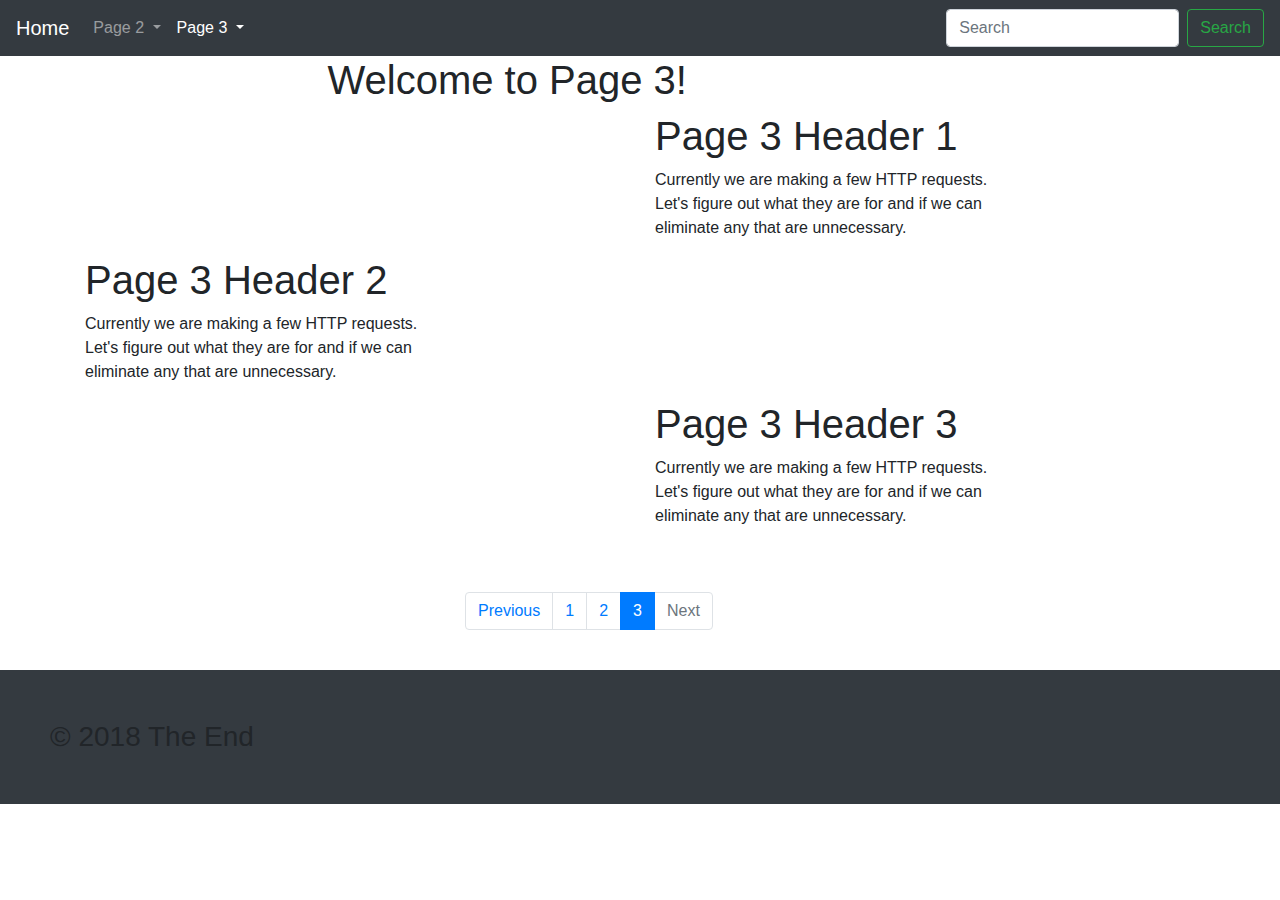
==== pagethree.html @ 320184fd "Additions to the Site" ====
<!-- Page 3 -->

<!doctype html>
<html lang="en">

<head>
  <!-- Required meta tags -->
  <meta charset="utf-8">
  <meta name="viewport" content="width=device-width, initial-scale=1, shrink-to-fit=no">

  <!-- Bootstrap CSS -->
  <link rel="stylesheet" href="https://maxcdn.bootstrapcdn.com/bootstrap/4.0.0/css/bootstrap.min.css" integrity="sha384-Gn5384xqQ1aoWXA+058RXPxPg6fy4IWvTNh0E263XmFcJlSAwiGgFAW/dAiS6JXm"
    crossorigin="anonymous">
    <link href="./css/style.css" rel="stylesheet">
   
  <title>Page 3</title>
</head>

<body>

   <!-- Nav Bar -->
   <nav class="navbar navbar-expand-lg navbar-fixed-top navbar-dark bg-dark">
        <a class="navbar-brand" href="index.html">Home</a>
        <button class="navbar-toggler" type="button" data-toggle="collapse" data-target="#navbarSupportedContent" aria-controls="navbarSupportedContent" aria-expanded="false" aria-label="Toggle navigation">
          <span class="navbar-toggler-icon"></span>
        </button>
      
        <div class="collapse navbar-collapse" id="navbarSupportedContent">
          <ul class="navbar-nav mr-auto">
            <li class="nav-item">
            </li>
            <li class="nav-item dropdown">
                <a class="nav-link dropdown-toggle" href="#" id="navbarDropdown" role="button" data-toggle="dropdown" aria-haspopup="true" aria-expanded="false">
                  Page 2
                </a>
                <div class="dropdown-menu" aria-labelledby="navbarDropdown">
                  <a class="dropdown-item" href="./pagetwo.html#green">P2 Header 1</a>
                  <a class="dropdown-item" href="./pagetwo.html#red">P2 Header 2</a>
                  <a class="dropdown-item" href="./pagetwo.html#teal">P2 Header 3</a>
                </div>
              </li>
              <li class="nav-item dropdown active">
                  <a class="nav-link dropdown-toggle" href="#" id="navbarDropdownMenuLink" data-toggle="dropdown" aria-haspopup="true" aria-expanded="false">
                    Page 3
                  </a>
                  <div class="dropdown-menu" aria-labelledby="navbarDropdownMenuLink">
                    <a class="dropdown-item" href="./pagethree.html#blue">P3 Header 1</a>
                    <a class="dropdown-item" href="./pagethree.html#yellow">P3 Header 2</a>
                    <a class="dropdown-item" href="./pagethree.html#green2">P3 Header 3</a>
                  </div>
                </li>
          </ul>
          <form class="form-inline my-2 my-lg-0">
              <input class="form-control mr-sm-2" type="search" placeholder="Search" aria-label="Search">
              <a class="btn btn-outline-success my-2 my-sm-0" href="./search.html">Search</a>
          </form>
        </div>
      </nav>
  <!-- End Nav Bar -->

   <!--  ********** HEADER SECTION ********** -->

   <div id="headerpg3">
        <div class="row align-items-center" style="height: 100%;">
          <div class="col-lg-3"></div>
          <div class="col-lg-6">
            <h1>Welcome to Page 3! </h1>
          </div>
          <div class="col-lg-3"></div>
        </div>
    
        <!--/row -->
      </div>
      <!--/header-->
    

     <!--  ********** BLUE SECTION ********** -->
     <div id="blue">
            <div class="container">
              <div class="row mt">
                <div class="col-md-6 centered">
                  <img src="assets/img/http.jpg" class="img-responsive aligncenter lazyload" width="400" alt="" data-effect="slide-left">
                </div>
                <!--/col-md-6 -->
        
                <div class="col-md-4">
                  <h1>Page 3 Header 1</h1>
                  <p>Currently we are making a few HTTP requests. Let's figure out what they are for and if we
                    can eliminate any that are unnecessary.</p>
                </div>
                <!--/col-md-4 -->
        
              </div>
              <!--/row -->
            </div>
            <!--/container -->
          </div>
          <!--/B -->

   <!--  ********** YELLOW SECTION ********** -->
   <div id="yellow">
        <div class="container">
          <div class="row mt">
                <div class="col-md-4">
                        <h1>Page 3 Header 2</h1>
                        <p>Currently we are making a few HTTP requests. Let's figure out what they are for and if we
                          can eliminate any that are unnecessary.</p>
                      </div>
            <!--/col-md-4 -->
            <div class="col-md-6 centered">
              <img src="assets/img/users.jpg" class="img-responsive aligncenter lazy" width="400" alt="">
            </div>
            <!--/col-md-6 -->
          </div>
          <!--/row -->
        </div>
        <!--/container -->
      </div>
      <!--/R -->

       <!--  ********** GREEN2 SECTION ********** -->
       <div id="green2">
            <div class="container">
              <div class="row mt">
                <div class="col-md-6 centered">
                  <img src="assets/img/http.jpg" class="img-responsive aligncenter lazyload" width="400" alt="" data-effect="slide-left">
                </div>
                <!--/col-md-6 -->
        
                <div class="col-md-4">
                  <h1>Page 3 Header 3</h1>
                  <p>Currently we are making a few HTTP requests. Let's figure out what they are for and if we
                    can eliminate any that are unnecessary.</p>
                </div>
                <!--/col-md-4 -->
        
              </div>
              <!--/row -->
            </div>
            <!--/container -->
          </div>
          <!--/T -->       

<br/><br/>
  
          <nav aria-label="Page navigation example"> 
                <div class="container">
                  <div class="row centered">
                    <div class="col-md-4 text-center"></div>
                    <div class="col-md text-center">
                    <ul class="pagination">
                      <li class="page-item"><a class="page-link" href="./pagetwo.html">Previous</a></li>
                      <li class="page-item"><a class="page-link" href="./index.html">1</a></li>
                      <li class="page-item"><a class="page-link" href="./pagetwo.html">2</a></li>
                      <li class="page-item active"><a class="page-link" href="./pagethree.html">3</a></li>
                      <li class="page-item disabled"><a class="page-link" href="#">Next</a></li>
                    </ul>
                    </div>
                    <div class="col-md-4 text-center"></div>
                  </div>
                </div>
            </nav>

<br/>
<!--/Footer-->

<div class="jumbotron-fluid bg-dark">
        <div class="footer centered">
            <h3 style="padding:50px;">&copy; 2018 The End</h3>
        </div>
      </div>
  <!-- Optional JavaScript -->
  <!-- jQuery first, then Popper.js, then Bootstrap JS -->
  <script src="https://code.jquery.com/jquery-3.2.1.slim.min.js" integrity="sha384-KJ3o2DKtIkvYIK3UENzmM7KCkRr/rE9/Qpg6aAZGJwFDMVNA/GpGFF93hXpG5KkN" crossorigin="anonymous"></script>
  <script src="https://cdnjs.cloudflare.com/ajax/libs/popper.js/1.11.0/umd/popper.min.js" integrity="sha384-b/U6ypiBEHpOf/4+1nzFpr53nxSS+GLCkfwBdFNTxtclqqenISfwAzpKaMNFNmj4" crossorigin="anonymous"></script>
  <script src="https://maxcdn.bootstrapcdn.com/bootstrap/4.0.0-beta/js/bootstrap.min.js" integrity="sha384-h0AbiXch4ZDo7tp9hKZ4TsHbi047NrKGLO3SEJAg45jXxnGIfYzk4Si90RDIqNm1" crossorigin="anonymous"></script>
</body>

</html>
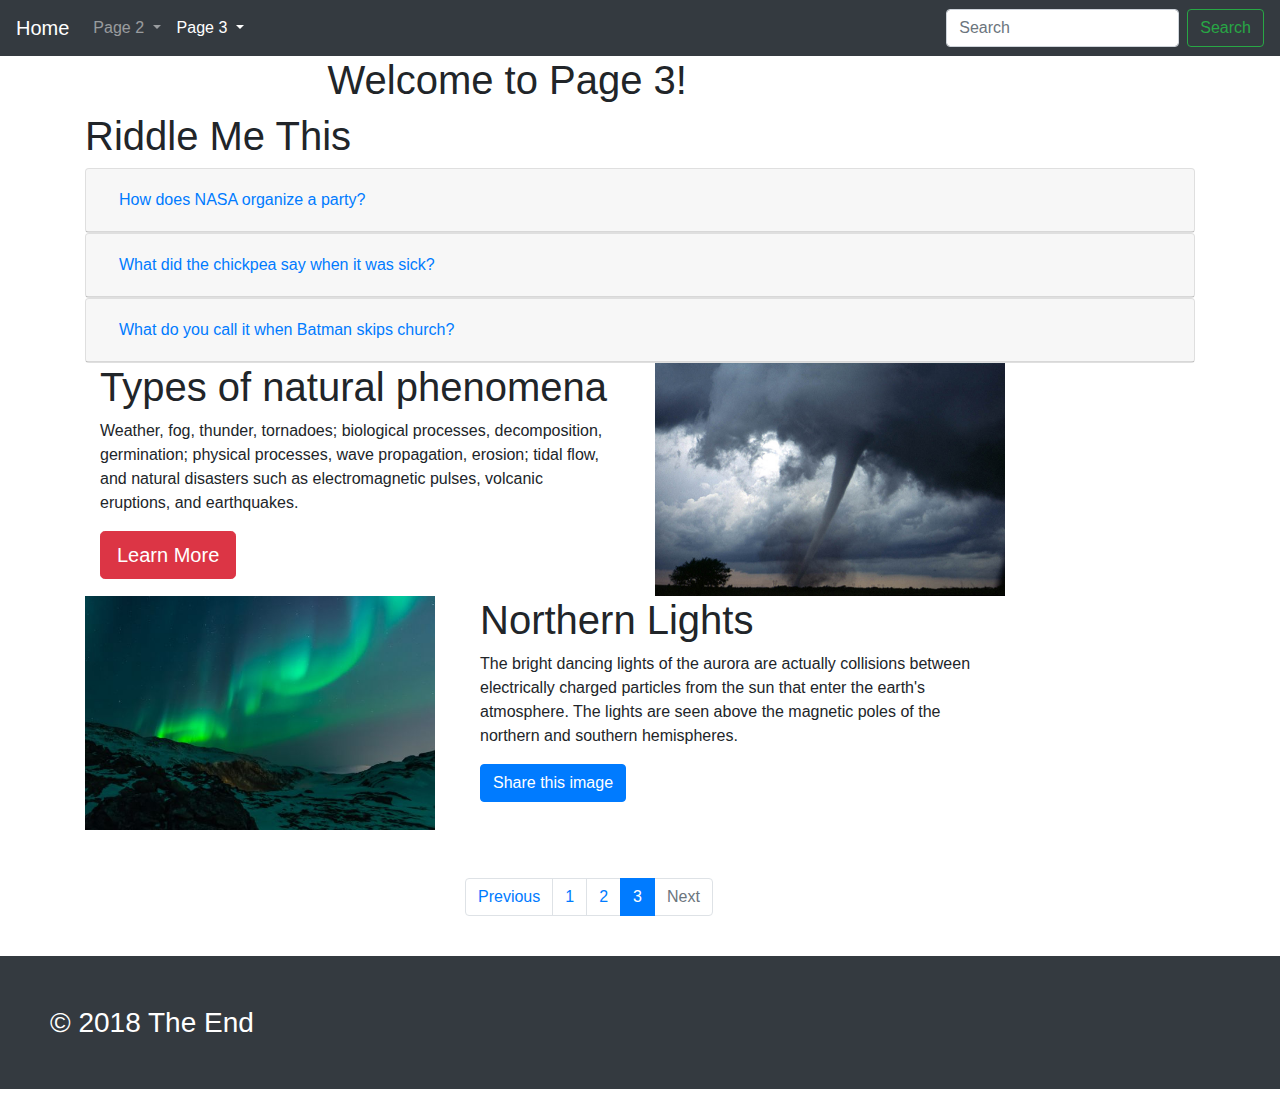
==== commit 09b8ed10: "Progress" ====
--- a/pagethree.html
+++ b/pagethree.html
@@ -12,7 +12,7 @@
   <link rel="stylesheet" href="https://maxcdn.bootstrapcdn.com/bootstrap/4.0.0/css/bootstrap.min.css" integrity="sha384-Gn5384xqQ1aoWXA+058RXPxPg6fy4IWvTNh0E263XmFcJlSAwiGgFAW/dAiS6JXm"
     crossorigin="anonymous">
     <link href="./css/style.css" rel="stylesheet">
-   
+
   <title>Page 3</title>
 </head>
 
@@ -34,19 +34,21 @@
                   Page 2
                 </a>
                 <div class="dropdown-menu" aria-labelledby="navbarDropdown">
-                  <a class="dropdown-item" href="./pagetwo.html#green">P2 Header 1</a>
-                  <a class="dropdown-item" href="./pagetwo.html#red">P2 Header 2</a>
-                  <a class="dropdown-item" href="./pagetwo.html#teal">P2 Header 3</a>
-                </div>
+                        <a class="dropdown-item" href="./pagetwo.html">Welcome to Page 2</a>
+                        <a class="dropdown-item" href="./pagetwo.html#green">Thoughts on Bootstrap</a>
+                        <a class="dropdown-item" href="./pagetwo.html#red">Carousel of Patterns</a>
+                        <a class="dropdown-item" href="./pagetwo.html#teal">Accordian of Tongue Twisters</a>
+                      </div>
               </li>
               <li class="nav-item dropdown active">
                   <a class="nav-link dropdown-toggle" href="#" id="navbarDropdownMenuLink" data-toggle="dropdown" aria-haspopup="true" aria-expanded="false">
                     Page 3
                   </a>
                   <div class="dropdown-menu" aria-labelledby="navbarDropdownMenuLink">
-                    <a class="dropdown-item" href="./pagethree.html#blue">P3 Header 1</a>
-                    <a class="dropdown-item" href="./pagethree.html#yellow">P3 Header 2</a>
-                    <a class="dropdown-item" href="./pagethree.html#green2">P3 Header 3</a>
+                        <a class="dropdown-item" href="./pagethree.html">Welcome to Page 3</a>
+                        <a class="dropdown-item" href="./pagethree.html#blue">Riddle Me This</a>
+                        <a class="dropdown-item" href="./pagethree.html#yellow">Natural Phenomena</a>
+                        <a class="dropdown-item" href="./pagethree.html#green2">Northern Lights</a>
                   </div>
                 </li>
           </ul>
@@ -77,72 +79,145 @@
      <!--  ********** BLUE SECTION ********** -->
      <div id="blue">
             <div class="container">
-              <div class="row mt">
-                <div class="col-md-6 centered">
-                  <img src="assets/img/http.jpg" class="img-responsive aligncenter lazyload" width="400" alt="" data-effect="slide-left">
-                </div>
-                <!--/col-md-6 -->
-        
-                <div class="col-md-4">
-                  <h1>Page 3 Header 1</h1>
-                  <p>Currently we are making a few HTTP requests. Let's figure out what they are for and if we
-                    can eliminate any that are unnecessary.</p>
-                </div>
-                <!--/col-md-4 -->
+                    <div class="row mt">
+                            <div class="col-md">
+                                <h1>Riddle Me This</h1>
+                        <div class="row mt">
+                            <div class="col-md">
+                    <div id="accordion">
+                            <div class="card">
+                              <div class="card-header" id="headingOne">
+                                <h5 class="mb-0">
+                                  <button class="btn btn-link" data-toggle="collapse" data-target="#collapseOne" aria-expanded="true" aria-controls="collapseOne">
+                                    How does NASA organize a party?
+                                  </button>
+                                </h5>
+                              </div>
+                          
+                              <div id="collapseOne" class="collapse" aria-labelledby="headingOne" data-parent="#accordion">
+                                <div class="card-body">
+                                       <p style="color:black;">They planet!</p> 
+                                </div>
+                              </div>
+                            </div>
+                            <div class="card">
+                              <div class="card-header" id="headingTwo">
+                                <h5 class="mb-0">
+                                  <button class="btn btn-link collapsed" data-toggle="collapse" data-target="#collapseTwo" aria-expanded="false" aria-controls="collapseTwo">
+                                    What did the chickpea say when it was sick?
+                                  </button>
+                                </h5>
+                              </div>
+                              <div id="collapseTwo" class="collapse" aria-labelledby="headingTwo" data-parent="#accordion">
+                                <div class="card-body">
+                                       <p style="color:black;">I falafel</p> 
+                                </div>
+                              </div>
+                            </div>
+                            <div class="card">
+                              <div class="card-header" id="headingThree">
+                                <h5 class="mb-0">
+                                  <button class="btn btn-link collapsed" data-toggle="collapse" data-target="#collapseThree" aria-expanded="false" aria-controls="collapseThree">
+                                    What do you call it when Batman skips church?
+                                  </button>
+                                </h5>
+                              </div>
+                              <div id="collapseThree" class="collapse" aria-labelledby="headingThree" data-parent="#accordion">
+                                <div class="card-body">
+                                        <p style="color:black;">Christian Bale</p>
+                                </div>
+                              </div>
+                            </div>
+                          </div>
+                          </div>
+                          </div>
+                          </div>
         
               </div>
               <!--/row -->
             </div>
             <!--/container -->
           </div>
-          <!--/B -->
+          <!-- /B -->
 
    <!--  ********** YELLOW SECTION ********** -->
    <div id="yellow">
         <div class="container">
-          <div class="row mt">
-                <div class="col-md-4">
-                        <h1>Page 3 Header 2</h1>
-                        <p>Currently we are making a few HTTP requests. Let's figure out what they are for and if we
-                          can eliminate any that are unnecessary.</p>
+                <div class="row mt">
+                  <div class="col-md-6">
+                          <div class="container">
+                                  <h1>Types of natural phenomena</h1>
+                                  <p>Weather, fog, thunder, tornadoes; biological processes, decomposition, germination; physical processes, wave propagation, erosion; tidal flow, and natural disasters such as electromagnetic pulses, volcanic eruptions, and earthquakes.</p>
+                                </div>
+                           
+                                  <div class="col centered">
+                                        <button type="button" class="btn btn-lg btn-danger" data-toggle="popover" title="Want to learn even more?" data-content="Access more information about this content here. https://en.wikipedia.org/wiki/List_of_natural_phenomena">Learn More</button>
+                                  </div>
+                              </div>
+                              <div class="col-md-4">
+                                    <img src="./Images/twister.jpg" class="img-responsive aligncenter lazyload" width="100%" alt="" data-effect="slide-left">
+                                  </div>
+                          </div>
                       </div>
-            <!--/col-md-4 -->
-            <div class="col-md-6 centered">
-              <img src="assets/img/users.jpg" class="img-responsive aligncenter lazy" width="400" alt="">
-            </div>
-            <!--/col-md-6 -->
-          </div>
-          <!--/row -->
-        </div>
-        <!--/container -->
-      </div>
+              
+                    </div>
+                    <!--/row -->
+                  </div>
+                  <!--/container -->
+                </div>
       <!--/R -->
 
        <!--  ********** GREEN2 SECTION ********** -->
        <div id="green2">
             <div class="container">
               <div class="row mt">
-                <div class="col-md-6 centered">
-                  <img src="assets/img/http.jpg" class="img-responsive aligncenter lazyload" width="400" alt="" data-effect="slide-left">
-                </div>
-                <!--/col-md-6 -->
-        
-                <div class="col-md-4">
-                  <h1>Page 3 Header 3</h1>
-                  <p>Currently we are making a few HTTP requests. Let's figure out what they are for and if we
-                    can eliminate any that are unnecessary.</p>
-                </div>
-                <!--/col-md-4 -->
-        
+                <div class="col-md-4 centered">
+                  <img src="./Images/northernlights.jpg" class="img-responsive aligncenter lazyload" width="100%" alt="" data-effect="slide-left">
+                </div>
+                <div class="col-md-6">
+                        <div class="container">
+                                <h1>Northern Lights</h1>
+                                <p>The bright dancing lights of the aurora are actually collisions between electrically charged particles from the sun that enter the earth's atmosphere. The lights are seen above the magnetic poles of the northern and southern hemispheres.</p>
+                              </div>
+                         
+                                <div class="col centered">
+                                        <button data-toggle="modal" data-target="#status-modal" class="btn btn-primary">Share this image</button>
+                                </div>
+                            </div>
+                        </div>
+                    </div>
+            
+                  </div>
+                  <!--/row -->
+                </div>
+                <!--/container -->
               </div>
-              <!--/row -->
-            </div>
-            <!--/container -->
-          </div>
+              <div class="modal fade" id="status-modal" tabindex="-1" role="dialog" aria-labelledby="status-modal-title" aria-hidden="true">
+                    <div class="modal-dialog modal-dialog-centered" role="document">
+                      <div class="modal-content">
+                        <div class="modal-header">
+                          <h5 class="text-center" id="status-modal-title">Share this image</h5>
+                          <button type="button" class="close" data-dismiss="modal" aria-label="Close">
+                            <span aria-hidden="true">&times;</span>
+                          </button>
+                        </div>
+                        <div class="modal-body">
+                            <textarea name="status" placeholder="Hi friends, take a look at this fun image" style="width: 100%; border-radius: 4px; resize: none; padding: 5px;" rows="4"></textarea>
+                          </div>
+                          <div class="modal-footer">
+                            <button type="button" class="btn btn-secondary" data-dismiss="modal">Close</button>
+                            <button type="button" class="btn btn-primary">Post It!</button>
+                          </div>
+                        </div>
+                      </div>
+                    </div>
+                  </div>
+                
           <!--/T -->       
 
 <br/><br/>
   
+  <!-- Pagination -->
           <nav aria-label="Page navigation example"> 
                 <div class="container">
                   <div class="row centered">
@@ -160,13 +235,14 @@
                   </div>
                 </div>
             </nav>
+    <!-- End Pagination -->
 
 <br/>
 <!--/Footer-->
 
 <div class="jumbotron-fluid bg-dark">
         <div class="footer centered">
-            <h3 style="padding:50px;">&copy; 2018 The End</h3>
+            <h3 style="padding:50px; color:white;">&copy; 2018 The End</h3>
         </div>
       </div>
   <!-- Optional JavaScript -->
@@ -174,6 +250,10 @@
   <script src="https://code.jquery.com/jquery-3.2.1.slim.min.js" integrity="sha384-KJ3o2DKtIkvYIK3UENzmM7KCkRr/rE9/Qpg6aAZGJwFDMVNA/GpGFF93hXpG5KkN" crossorigin="anonymous"></script>
   <script src="https://cdnjs.cloudflare.com/ajax/libs/popper.js/1.11.0/umd/popper.min.js" integrity="sha384-b/U6ypiBEHpOf/4+1nzFpr53nxSS+GLCkfwBdFNTxtclqqenISfwAzpKaMNFNmj4" crossorigin="anonymous"></script>
   <script src="https://maxcdn.bootstrapcdn.com/bootstrap/4.0.0-beta/js/bootstrap.min.js" integrity="sha384-h0AbiXch4ZDo7tp9hKZ4TsHbi047NrKGLO3SEJAg45jXxnGIfYzk4Si90RDIqNm1" crossorigin="anonymous"></script>
+
+  <script>$(function () {
+        $('[data-toggle="popover"]').popover()
+      })</script>
 </body>
 
 </html>
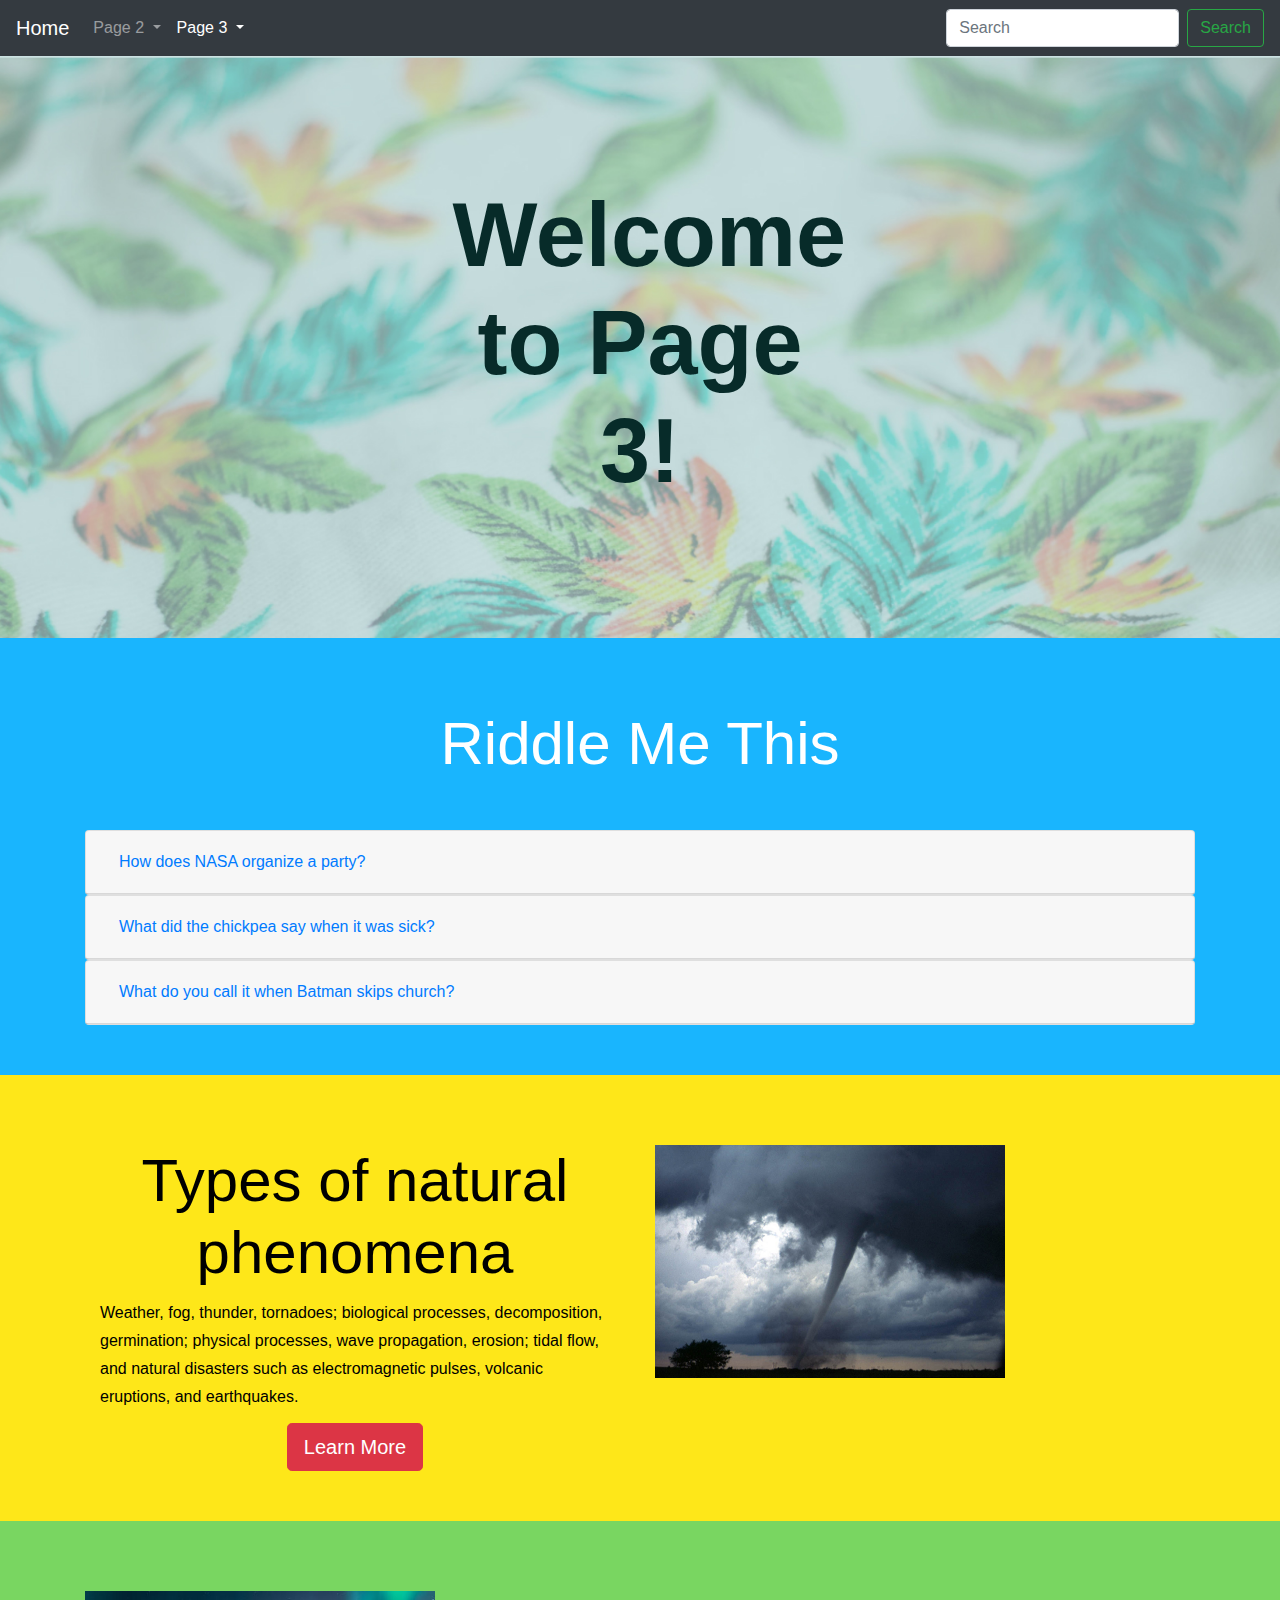
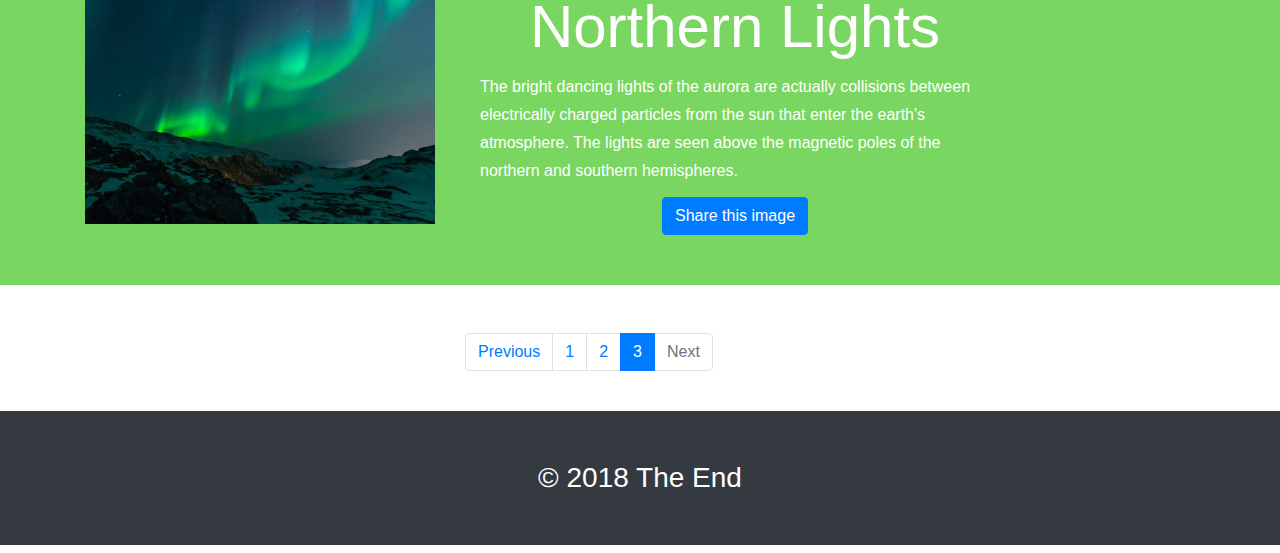
==== commit 8acda1f8: "Punctuation" ====
--- a/pagethree.html
+++ b/pagethree.html
@@ -11,7 +11,7 @@
   <!-- Bootstrap CSS -->
   <link rel="stylesheet" href="https://maxcdn.bootstrapcdn.com/bootstrap/4.0.0/css/bootstrap.min.css" integrity="sha384-Gn5384xqQ1aoWXA+058RXPxPg6fy4IWvTNh0E263XmFcJlSAwiGgFAW/dAiS6JXm"
     crossorigin="anonymous">
-    <link href="./css/style.css" rel="stylesheet">
+    <link href="./CSS/style.css" rel="stylesheet">
 
   <title>Page 3</title>
 </head>
--- a/CSS/style.css
+++ b/CSS/style.css
@@ -0,0 +1,229 @@
+body {
+  background: #fff;
+  margin: 0;
+  color: #000000;
+  font-family: "Open Sans", sans-serif;
+}
+
+h1,
+h2,
+h3,
+h4,
+h5,
+h6 {
+  font-family: "Open Sans", sans-serif;
+  font-weight: 300;
+}
+
+p {
+  padding: 0;
+  margin-bottom: 12px;
+  font-family: "Open Sans", sans-serif;
+  font-weight: 300;
+  font-size: 18px;
+  line-height: 28px;
+  color: #666;
+  margin-top: 10px;
+}
+
+.centered {
+  text-align: center;
+
+}
+
+.mt {
+  margin-top: 50px;
+}
+
+.mb {
+  margin-bottom: 50px;
+}
+
+.mtb {
+  margin-top: 50px;
+  margin-bottom: 50px;
+}
+
+.mtb2 {
+  margin-top: 100px;
+  margin-bottom: 100px;
+}
+
+.ptb {
+  padding-top: 80px;
+  padding-bottom: 80px;
+}
+
+
+/* HEADER SECTION */
+
+#header{
+    background-image: url(../Images/header.jpg);
+    text-align: center;
+    background-size: cover;
+    color: black;
+    height: 100%;
+  }
+  
+  #header h1 {
+    font-weight: 700;
+    padding: 20%;
+    color: black;
+    font-size: 90px;
+  }
+  
+  #header h2 {
+    color: #1ba39c;
+  }
+
+  /* HEADER Page 3 SECTION */
+
+#headerpg3 {
+    background-image: url(../Images/header2.jpg);
+    text-align: center;
+    background-size: cover;
+    color: black;
+    height: 100%;
+  }
+  
+  #headerpg3 h1 {
+    font-weight: 700;
+    padding: 20%;
+    color: #072b29;
+    font-size: 90px;
+  }
+  
+
+/* Green Section */
+
+#green {
+  padding-bottom: 50px;
+  padding-top: 20px;
+  background: #559b43;
+  color: white;
+}
+
+#green h1 {
+  font-size: 60px;
+  font-weight: 400;
+  text-align: center;
+}
+
+#green p {
+  color: white;
+  font-size: 16px;
+}
+
+/* Red Section */
+
+#red {
+    background: #f62459;
+    padding-bottom: 50px;
+    padding-top: 20px;
+    color: white;
+  }
+  
+  #red h1 {
+    font-size: 60px;
+    font-weight: 400;
+    text-align: center;
+  }
+  
+  #red p {
+    color: white;
+    font-size: 16px;
+  }
+  
+
+/* Teal Section */
+
+#teal {
+    padding-bottom: 50px;
+    padding-top: 20px;
+    background: #2c8f96;
+    color: white;
+  }
+  
+  #teal h1 {
+    font-size: 60px;
+    font-weight: 400;
+    text-align: center;
+  }
+  
+  #teal p {
+    color: white;
+    font-size: 16px;
+  }
+
+  /* Blue Section */
+
+#blue {
+    background: #19b5fe;
+    padding-bottom: 50px;
+    padding-top: 20px;
+    color: white;
+  }
+  
+  #blue h1 {
+    font-size: 60px;
+    font-weight: 400;
+    text-align: center;
+  }
+  
+  #blue p {
+    color: white;
+    font-size: 16px;
+  }
+
+/* Yellow Section */
+
+#yellow {
+    background: #fee719;
+    padding-bottom: 50px;
+    padding-top: 20px;
+    color: black;
+  }
+  
+  #yellow h1 {
+    font-size: 60px;
+    font-weight: 400;
+    text-align: center;
+  }
+  
+  #yellow p {
+    color: black;
+    font-size: 16px;
+  }
+
+  /* Green2 Section */
+
+#green2 {
+    padding-bottom: 50px;
+    padding-top: 20px;
+    background: #79d661;
+    color: white;
+  }
+  
+  #green2 h1 {
+    font-size: 60px;
+    font-weight: 400;
+    text-align: center;
+  }
+  
+  #green2 p {
+    color: white;
+    font-size: 16px;
+  }
+
+  /* FOOTER Section */
+
+#footer {
+    padding-bottom: 50px;
+    padding-top: 50px;
+    background: #010101;
+    color: white;
+  }
+  
+  #footer h3 {    
+    color: white;
+  }